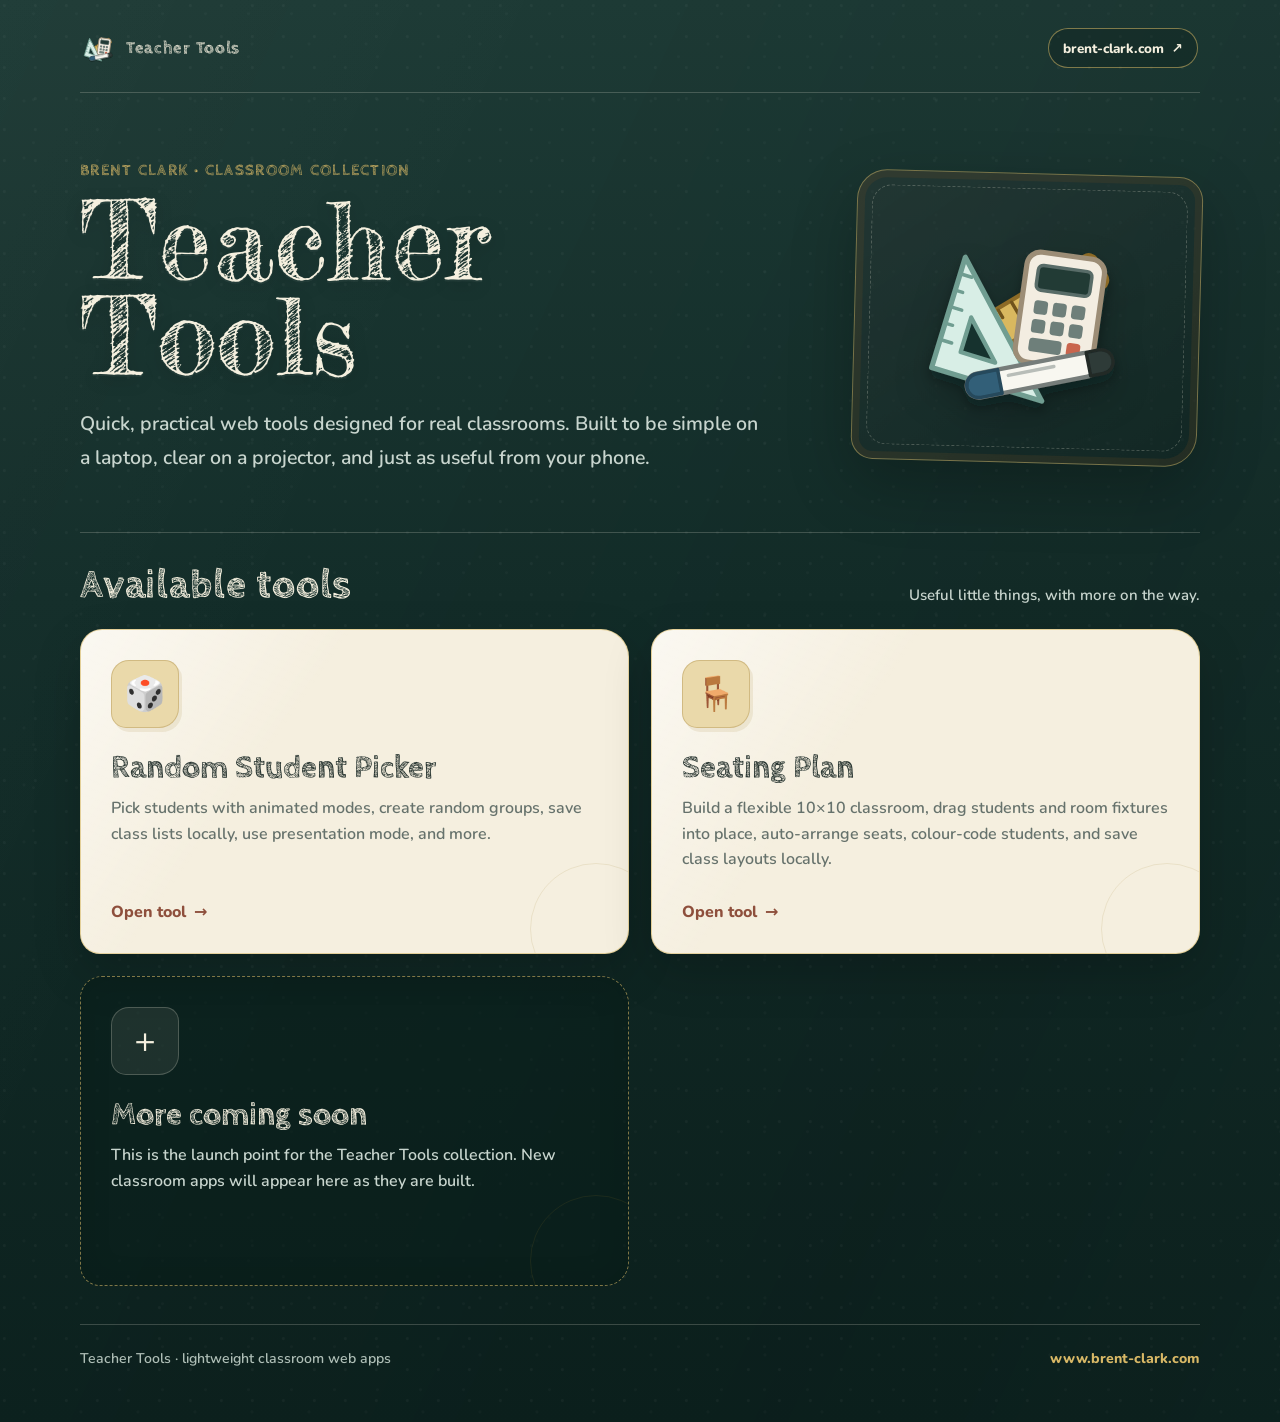
==== index.html @ e0bbc909 "Add Seating Plan to Teacher Tools homepage" ====
<!doctype html>
<html lang="en">
<head>
  <meta charset="utf-8">
  <meta name="viewport" content="width=device-width, initial-scale=1">
  <meta name="theme-color" content="#132d29">
  <meta name="description" content="A growing collection of lightweight classroom tools for teachers.">
  <title>Teacher Tools</title>

  <link rel="icon" href="assets/teacher-tools-icon.svg" type="image/svg+xml">
  <link rel="preconnect" href="https://fonts.googleapis.com">
  <link rel="preconnect" href="https://fonts.gstatic.com" crossorigin>
  <link href="https://fonts.googleapis.com/css2?family=Cabin+Sketch:wght@400;700&family=Fredericka+the+Great&family=Nunito:wght@400;600;700;800&display=swap" rel="stylesheet">
  <link rel="stylesheet" href="assets/css/teacher-tools.css">

  <style>
    :root {
      --board:#132d29;
      --board-deep:#0c211e;
      --board-mid:#1d3a35;
      --chalk:#f5f0df;
      --chalk-muted:#c8d5ce;
      --gold:#d8b866;
      --gold-deep:#9b792c;
      --paper:#f5efdf;
      --paper-ink:#26332f;
      --paper-muted:#66726c;
      --terracotta:#bf694d;
      --line:rgba(245,240,223,.2);
      --heading-font:"Fredericka the Great", Georgia, serif;
      --display-font:"Cabin Sketch", "Trebuchet MS", sans-serif;
      --body-font:"Nunito", ui-sans-serif, system-ui, sans-serif;
    }

    * { box-sizing:border-box; }

    html { background:var(--board-deep); }

    body {
      min-height:100vh;
      margin:0;
      color:var(--chalk);
      font-family:var(--body-font);
      background:
        radial-gradient(circle at 14% 18%, rgba(255,255,255,.035) 0 1px, transparent 2px),
        radial-gradient(circle at 78% 32%, rgba(255,255,255,.025) 0 1px, transparent 2px),
        radial-gradient(circle at 42% 77%, rgba(255,255,255,.025) 0 1px, transparent 2px),
        linear-gradient(115deg, rgba(255,255,255,.018), transparent 30%, rgba(0,0,0,.08) 74%, transparent),
        linear-gradient(180deg, var(--board-mid) 0%, var(--board) 42%, var(--board-deep) 100%);
      background-size:31px 31px, 43px 43px, 57px 57px, auto, auto;
    }

    a { color:inherit; }

    .shell {
      width:min(1120px, calc(100% - 34px));
      margin:0 auto;
      padding:28px 0 54px;
    }

    .topbar {
      display:flex;
      align-items:center;
      justify-content:space-between;
      gap:18px;
      padding:0 2px 24px;
      border-bottom:1px solid var(--line);
    }

    .mini-brand {
      display:inline-flex;
      align-items:center;
      gap:10px;
      font-family:var(--display-font);
      font-size:1.08rem;
      font-weight:700;
      letter-spacing:.04em;
    }

    .mini-brand img {
      width:34px;
      height:34px;
      object-fit:contain;
    }

    .site-link {
      display:inline-flex;
      align-items:center;
      gap:8px;
      min-height:40px;
      padding:0 14px;
      border:1px solid rgba(216,184,102,.55);
      border-radius:999px;
      color:var(--chalk);
      font-size:.84rem;
      font-weight:800;
      text-decoration:none;
      background:rgba(6,20,17,.22);
      transition:transform .18s ease, background .18s ease, border-color .18s ease;
    }

    .site-link:hover {
      transform:translateY(-2px);
      border-color:var(--gold);
      background:rgba(216,184,102,.1);
    }

    .hero {
      display:grid;
      grid-template-columns:minmax(0,1.35fr) minmax(250px,.65fr);
      gap:54px;
      align-items:center;
      padding:68px 0 58px;
    }

    .eyebrow {
      margin:0 0 12px;
      color:var(--gold);
      font-family:var(--display-font);
      font-size:1rem;
      font-weight:700;
      letter-spacing:.08em;
      text-transform:uppercase;
    }

    h1 {
      margin:0 0 22px;
      color:var(--chalk);
      font-family:var(--heading-font);
      font-size:clamp(3.4rem, 9vw, 6.7rem);
      font-weight:400;
      line-height:.9;
      letter-spacing:.01em;
      text-shadow:0 2px 0 rgba(255,255,255,.05), 0 5px 18px rgba(0,0,0,.18);
    }

    .lead {
      max-width:690px;
      margin:0;
      color:var(--chalk-muted);
      font-size:clamp(1.02rem, 2vw, 1.22rem);
      line-height:1.72;
      font-weight:600;
    }

    .hero-mark {
      position:relative;
      min-height:270px;
      display:grid;
      place-items:center;
      padding:34px;
      border:1px solid rgba(216,184,102,.5);
      border-radius:30px 24px 32px 22px;
      background:
        linear-gradient(145deg, rgba(255,255,255,.07), rgba(255,255,255,.015)),
        rgba(8,26,22,.42);
      box-shadow:0 24px 65px rgba(0,0,0,.24), inset 0 0 0 7px rgba(117,78,35,.18);
      transform:rotate(1.5deg);
    }

    .hero-mark::before {
      content:"";
      position:absolute;
      inset:14px;
      border:1px dashed rgba(245,240,223,.24);
      border-radius:20px;
      pointer-events:none;
    }

    .hero-mark img {
      position:relative;
      width:min(100%, 220px);
      height:auto;
      filter:drop-shadow(0 16px 18px rgba(0,0,0,.2));
      transform:rotate(-1.5deg);
    }

    .section-title {
      display:flex;
      justify-content:space-between;
      align-items:flex-end;
      gap:26px;
      margin:0 0 20px;
      padding-top:28px;
      border-top:1px solid var(--line);
    }

    .section-title h2 {
      margin:0;
      font-family:var(--display-font);
      font-size:clamp(1.85rem, 4vw, 2.55rem);
      letter-spacing:.02em;
    }

    .section-title p {
      margin:0 0 4px;
      color:var(--chalk-muted);
      font-size:.94rem;
      font-weight:600;
    }

    .tools {
      display:grid;
      grid-template-columns:repeat(2, minmax(0,1fr));
      gap:22px;
    }

    .tool-card {
      position:relative;
      overflow:hidden;
      display:flex;
      flex-direction:column;
      min-height:310px;
      padding:30px;
      border:1px solid rgba(216,184,102,.58);
      border-radius:22px 28px 24px 20px;
      color:var(--paper-ink);
      text-decoration:none;
      background:
        linear-gradient(125deg, rgba(255,255,255,.58), transparent 35%),
        var(--paper);
      box-shadow:0 18px 48px rgba(0,0,0,.18);
      transition:transform .2s ease, box-shadow .2s ease, border-color .2s ease;
    }

    a.tool-card:hover {
      transform:translateY(-5px) rotate(-.2deg);
      border-color:var(--gold);
      box-shadow:0 26px 58px rgba(0,0,0,.25);
    }

    .tool-card::after {
      content:"";
      position:absolute;
      inset:auto -34px -42px auto;
      width:130px;
      height:130px;
      border:1px solid rgba(155,121,44,.13);
      border-radius:50%;
    }

    .tool-icon {
      width:68px;
      height:68px;
      display:grid;
      place-items:center;
      margin-bottom:24px;
      border:1px solid rgba(155,121,44,.32);
      border-radius:18px 14px 20px 15px;
      background:#ead9aa;
      font-size:2.1rem;
      box-shadow:3px 4px 0 rgba(155,121,44,.12);
    }

    .tool-card h3 {
      margin:0 0 10px;
      font-family:var(--display-font);
      font-size:2rem;
      line-height:1.05;
    }

    .tool-card p {
      margin:0 0 28px;
      color:var(--paper-muted);
      line-height:1.62;
      font-weight:600;
    }

    .open {
      display:inline-flex;
      align-items:center;
      gap:8px;
      margin-top:auto;
      color:#8e4f3c;
      font-weight:800;
    }

    .coming {
      border-style:dashed;
      color:var(--chalk);
      background:rgba(10,31,27,.48);
      box-shadow:inset 0 0 32px rgba(0,0,0,.12);
    }

    .coming .tool-icon {
      color:var(--chalk);
      border-color:rgba(245,240,223,.22);
      background:rgba(245,240,223,.08);
      box-shadow:none;
    }

    .coming h3 { color:var(--chalk); }
    .coming p { color:var(--chalk-muted); }

    footer {
      display:flex;
      align-items:center;
      justify-content:space-between;
      gap:20px;
      margin-top:38px;
      padding-top:24px;
      border-top:1px solid var(--line);
      color:#aebeb6;
      font-size:.88rem;
      font-weight:600;
    }

    footer a {
      color:var(--gold);
      font-weight:800;
      text-decoration:none;
    }

    footer a:hover { text-decoration:underline; }

    @media (max-width:760px) {
      .shell { width:min(100% - 22px, 1120px); padding:18px 0 36px; }
      .topbar { padding-bottom:16px; }
      .mini-brand span { display:none; }
      .site-link { min-height:38px; padding:0 12px; font-size:.78rem; }
      .hero { grid-template-columns:1fr; gap:28px; padding:46px 0 38px; }
      .hero-mark { min-height:190px; padding:24px; transform:none; }
      .hero-mark img { width:170px; transform:none; }
      .section-title { align-items:flex-start; flex-direction:column; gap:6px; }
      .tools { grid-template-columns:1fr; }
      .tool-card { min-height:280px; padding:25px; }
      footer { align-items:flex-start; flex-direction:column; gap:8px; }
    }

    @media (prefers-reduced-motion:reduce) {
      * { scroll-behavior:auto !important; }
      .site-link, .tool-card { transition:none; }
    }
  </style>
</head>
<body>
  <main class="shell">
    <header class="topbar">
      <div class="mini-brand" aria-label="Teacher Tools">
        <img src="assets/teacher-tools-icon.svg" alt="">
        <span>Teacher Tools</span>
      </div>
      <a class="site-link" href="https://www.brent-clark.com/" rel="external">
        brent-clark.com <span aria-hidden="true">↗</span>
      </a>
    </header>

    <section class="hero">
      <div>
        <p class="eyebrow">Brent Clark · Classroom Collection</p>
        <h1>Teacher Tools</h1>
        <p class="lead">Quick, practical web tools designed for real classrooms. Built to be simple on a laptop, clear on a projector, and just as useful from your phone.</p>
      </div>
      <div class="hero-mark">
        <img src="assets/teacher-tools-icon.svg" alt="A ruler, set square, calculator and whiteboard marker arranged as a Teacher Tools kit">
      </div>
    </section>

    <section aria-labelledby="toolsHeading">
      <div class="section-title">
        <h2 id="toolsHeading">Available tools</h2>
        <p>Useful little things, with more on the way.</p>
      </div>

      <div class="tools">
        <a class="tool-card" href="tools/random-student-picker/">
          <div class="tool-icon" aria-hidden="true">🎲</div>
          <h3>Random Student Picker</h3>
          <p>Pick students with animated modes, create random groups, save class lists locally, use presentation mode, and more.</p>
          <span class="open">Open tool <span aria-hidden="true">→</span></span>
        </a>

        <a class="tool-card" href="tools/seating-plan/">
          <div class="tool-icon" aria-hidden="true">🪑</div>
          <h3>Seating Plan</h3>
          <p>Build a flexible 10×10 classroom, drag students and room fixtures into place, auto-arrange seats, colour-code students, and save class layouts locally.</p>
          <span class="open">Open tool <span aria-hidden="true">→</span></span>
        </a>

        <div class="tool-card coming" aria-label="More teacher tools coming soon">
          <div class="tool-icon" aria-hidden="true">＋</div>
          <h3>More coming soon</h3>
          <p>This is the launch point for the Teacher Tools collection. New classroom apps will appear here as they are built.</p>
        </div>
      </div>
    </section>

    <footer>
      <span>Teacher Tools · lightweight classroom web apps</span>
      <a href="https://www.brent-clark.com/" rel="external">www.brent-clark.com</a>
    </footer>
  </main>
</body>
</html>
---- assets/css/teacher-tools.css ----
:root {
  --tt-font: Inter, ui-sans-serif, system-ui, -apple-system, BlinkMacSystemFont, "Segoe UI", sans-serif;
  --tt-radius: 18px;
  --tt-radius-sm: 12px;
  --tt-shadow: 0 18px 50px rgba(15, 23, 42, .12);
}

* { box-sizing: border-box; }
html { color-scheme: light; }
body { margin: 0; font-family: var(--tt-font); }
button, input, textarea, select { font: inherit; }
button { cursor: pointer; }
button:disabled { cursor: not-allowed; opacity: .55; }
.visually-hidden {
  position: absolute !important;
  width: 1px !important;
  height: 1px !important;
  padding: 0 !important;
  margin: -1px !important;
  overflow: hidden !important;
  clip: rect(0, 0, 0, 0) !important;
  white-space: nowrap !important;
  border: 0 !important;
}

/* Shared Teacher Tools header navigation */
.header-nav-link {
  display: inline-flex;
  align-items: center;
  justify-content: center;
  min-height: 42px;
  padding: 0 12px;
  border: 1px solid #dfe5ef;
  border-radius: 12px;
  background: rgba(255,255,255,.94);
  color: #172033;
  font-size: .78rem;
  font-weight: 800;
  line-height: 1;
  text-decoration: none;
  white-space: nowrap;
}
.header-nav-link:hover {
  border-color: #5b4bdb;
  color: #4435bf;
}

/* A light active tab in dark mode must retain dark label text. */
html[data-theme="dark"] .workspace-tab.active {
  color: #172033 !important;
}
html[data-theme="dark"] .header-nav-link {
  border-color: #34405a;
  background: #1a2233;
  color: #eef1f7;
}
html[data-theme="dark"] .header-nav-link:hover {
  border-color: #8d7cff;
  color: #ffffff;
}

@media (max-width: 700px) {
  .header-nav-link {
    min-height: 38px;
    padding: 0 9px;
    font-size: .69rem;
  }
}

@media (max-width: 520px) {
  .top-actions {
    flex-wrap: wrap;
    justify-content: flex-end;
  }
  .header-nav-link {
    order: 2;
  }
}
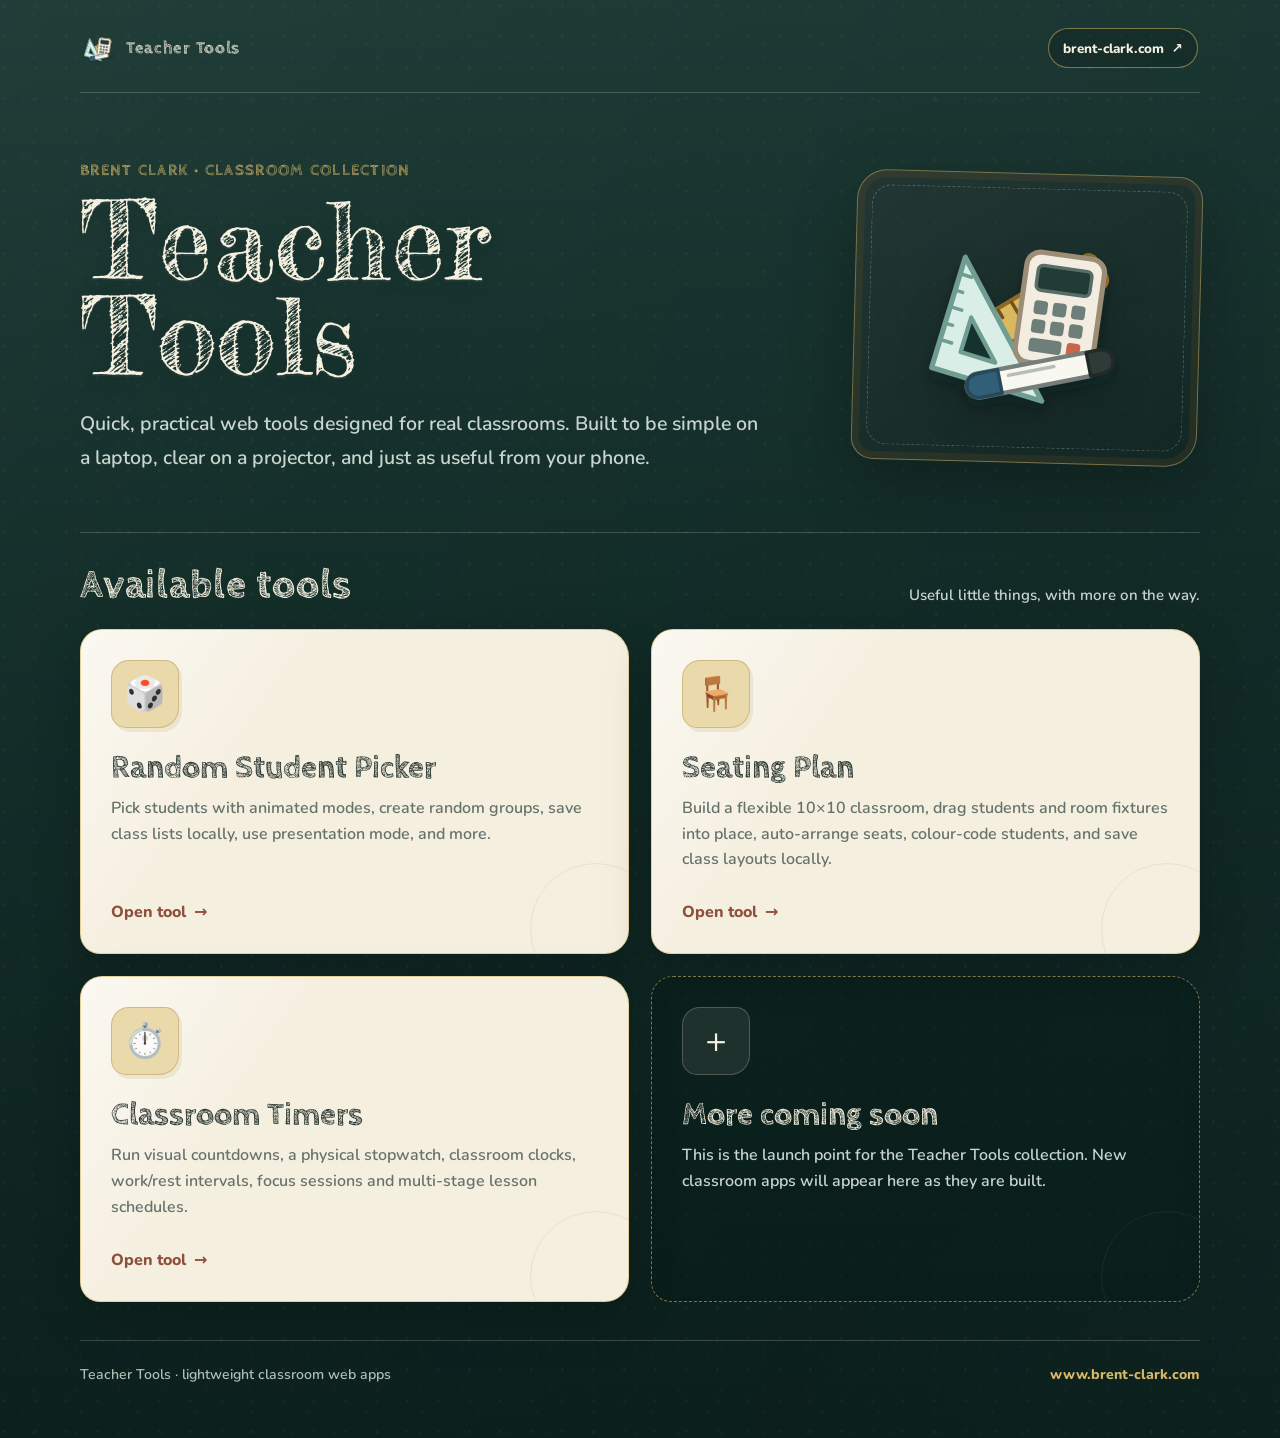
==== commit ca839cbf: "Add Classroom Timers to Teacher Tools" ====
--- a/index.html
+++ b/index.html
@@ -377,6 +377,13 @@
           <span class="open">Open tool <span aria-hidden="true">→</span></span>
         </a>
 
+        <a class="tool-card" href="tools/classroom-timers/">
+          <div class="tool-icon" aria-hidden="true">⏱️</div>
+          <h3>Classroom Timers</h3>
+          <p>Run visual countdowns, a physical stopwatch, classroom clocks, work/rest intervals, focus sessions and multi-stage lesson schedules.</p>
+          <span class="open">Open tool <span aria-hidden="true">→</span></span>
+        </a>
+
         <div class="tool-card coming" aria-label="More teacher tools coming soon">
           <div class="tool-icon" aria-hidden="true">＋</div>
           <h3>More coming soon</h3>
--- a/assets/css/teacher-tools.css
+++ b/assets/css/teacher-tools.css
@@ -59,6 +59,284 @@
   color: #ffffff;
 }
 
+/* Seating Plan: simple three-row Step 2 toolbar. */
+#planPanel .toolbars {
+  display: grid !important;
+  grid-template-columns: 1fr !important;
+  gap: 0 !important;
+  width: 100% !important;
+  min-width: 0 !important;
+  padding: 5px 12px !important;
+  border: 1px solid var(--line) !important;
+  border-radius: 14px !important;
+  background: var(--panel-soft) !important;
+  overflow: hidden !important;
+}
+
+#planPanel .toolbar-group {
+  width: 100% !important;
+  min-width: 0 !important;
+  min-height: 48px !important;
+  padding: 7px 0 !important;
+  gap: 8px !important;
+  border: 0 !important;
+  border-radius: 0 !important;
+  background: transparent !important;
+  align-items: center !important;
+  align-content: center !important;
+}
+
+#planPanel .toolbar-group + .toolbar-group {
+  border-top: 1px solid var(--line) !important;
+}
+
+#planPanel .toolbar-group .toolbar-label,
+#planPanel .toolbar-group .inline-number,
+#planPanel .toolbar-group .times-mark,
+#planPanel .toolbar-group select,
+#planPanel .toolbar-group input[type="number"],
+#planPanel .toolbar-group .soft-button,
+#planPanel .toolbar-group .primary-button {
+  font-family: "Nunito", ui-sans-serif, system-ui, sans-serif !important;
+}
+
+#planPanel .toolbar-group .toolbar-label {
+  grid-column: auto !important;
+  margin: 0 !important;
+  color: var(--muted) !important;
+  font-size: .78rem !important;
+  font-weight: 900 !important;
+  line-height: 1.1 !important;
+  white-space: nowrap !important;
+}
+
+#planPanel .toolbar-group .inline-number,
+#planPanel .toolbar-group .times-mark {
+  color: var(--muted) !important;
+  font-size: .78rem !important;
+  font-weight: 800 !important;
+  line-height: 1 !important;
+}
+
+#planPanel .toolbar-group select,
+#planPanel .toolbar-group input[type="number"],
+#planPanel .toolbar-group .soft-button,
+#planPanel .toolbar-group .primary-button {
+  min-height: 36px !important;
+  height: 36px !important;
+  min-width: 0 !important;
+  font-size: .82rem !important;
+  font-weight: 800 !important;
+  line-height: 1 !important;
+  border-radius: 10px !important;
+}
+
+#planPanel .toolbar-group select {
+  width: 100% !important;
+  padding: 0 30px 0 10px !important;
+}
+
+/* Keep native number spinners, but reserve enough room for two-digit values in every browser. */
+#planPanel input[type="number"] {
+  width: 66px !important;
+  min-width: 66px !important;
+  padding: 0 22px 0 10px !important;
+  text-align: left !important;
+  font-variant-numeric: tabular-nums;
+}
+
+#planPanel .inline-number {
+  grid-template-columns: auto 66px !important;
+}
+
+/* Row 1: arrangement */
+#planPanel .arrange-group {
+  display: grid !important;
+  grid-template-columns: 112px minmax(150px, 1fr) auto auto !important;
+}
+
+#planPanel .arrange-group .inline-number {
+  display: grid !important;
+  grid-template-columns: auto 66px !important;
+  align-items: center !important;
+  gap: 5px !important;
+  white-space: nowrap !important;
+}
+
+#planPanel .arrange-group .inline-number input {
+  width: 66px !important;
+  min-width: 66px !important;
+}
+
+#planPanel .arrange-group .primary-button {
+  padding: 0 14px !important;
+  white-space: nowrap !important;
+}
+
+/* Row 2: student grid */
+#planPanel .grid-size-group {
+  display: grid !important;
+  grid-template-columns: 112px auto auto auto auto !important;
+  justify-content: start !important;
+}
+
+#planPanel .grid-size-group .inline-number {
+  display: grid !important;
+  grid-template-columns: auto 66px !important;
+  align-items: center !important;
+  gap: 5px !important;
+  white-space: nowrap !important;
+}
+
+#planPanel .grid-size-group .inline-number input {
+  width: 66px !important;
+  min-width: 66px !important;
+}
+
+#planPanel .grid-size-group .times-mark {
+  padding: 0 2px !important;
+  align-self: center !important;
+}
+
+#planPanel .grid-size-group .soft-button {
+  padding: 0 12px !important;
+  white-space: nowrap !important;
+}
+
+/* Row 3: colours */
+#planPanel .colour-group {
+  display: grid !important;
+  grid-template-columns: 112px minmax(180px, 1fr) 38px auto !important;
+}
+
+#planPanel .colour-group .colour-input {
+  width: 38px !important;
+  height: 36px !important;
+  min-width: 38px !important;
+  border-radius: 9px !important;
+}
+
+#planPanel .colour-group .soft-button {
+  padding: 0 13px !important;
+  white-space: nowrap !important;
+}
+
+/* Room items should never force the page wider. */
+#planPanel .room-tools {
+  min-width: 0 !important;
+  margin-top: 8px !important;
+  padding: 8px 10px !important;
+}
+
+#planPanel .room-tool-copy strong,
+#planPanel .room-tool-copy span,
+#planPanel .room-tool-buttons button {
+  font-family: "Nunito", ui-sans-serif, system-ui, sans-serif !important;
+}
+
+#planPanel .room-tool-copy strong {
+  font-size: .82rem !important;
+  font-weight: 900 !important;
+}
+
+#planPanel .room-tool-copy span {
+  font-size: .72rem !important;
+}
+
+#planPanel .room-tool-buttons {
+  min-width: 0 !important;
+  flex-wrap: wrap !important;
+}
+
+#planPanel .room-tool-buttons button {
+  min-height: 34px !important;
+  font-size: .74rem !important;
+}
+
+/* On narrower screens each toolbar row becomes a tidy two-line block. */
+@media (max-width: 760px) {
+  #planPanel .toolbars {
+    padding: 5px 9px !important;
+  }
+
+  #planPanel .arrange-group,
+  #planPanel .grid-size-group,
+  #planPanel .colour-group {
+    grid-template-columns: 1fr auto !important;
+    gap: 7px !important;
+  }
+
+  #planPanel .toolbar-group .toolbar-label {
+    grid-column: 1 / -1 !important;
+  }
+
+  #planPanel .arrange-group select,
+  #planPanel .colour-group select {
+    grid-column: 1 !important;
+  }
+
+  #planPanel .arrange-group .inline-number {
+    grid-column: 1 !important;
+    justify-self: start !important;
+  }
+
+  #planPanel .arrange-group .primary-button {
+    grid-column: 2 !important;
+    grid-row: 2 !important;
+  }
+
+  #planPanel .grid-size-group {
+    grid-template-columns: auto auto auto auto !important;
+  }
+
+  #planPanel .grid-size-group .toolbar-label {
+    grid-column: 1 / -1 !important;
+  }
+
+  #planPanel .colour-group {
+    grid-template-columns: minmax(0,1fr) 38px auto !important;
+  }
+
+  #planPanel .colour-group .toolbar-label {
+    grid-column: 1 / -1 !important;
+  }
+}
+
+@media (max-width: 520px) {
+  .top-actions {
+    flex-wrap: wrap;
+    justify-content: flex-end;
+  }
+  .header-nav-link {
+    order: 2;
+  }
+
+  #planPanel .arrange-group {
+    grid-template-columns: 1fr auto !important;
+  }
+
+  #planPanel .arrange-group .inline-number {
+    grid-column: 1 / -1 !important;
+  }
+
+  #planPanel .arrange-group .primary-button {
+    grid-column: 2 !important;
+    grid-row: 2 !important;
+  }
+
+  #planPanel .grid-size-group {
+    grid-template-columns: 1fr auto 1fr !important;
+  }
+
+  #planPanel .grid-size-group .soft-button {
+    grid-column: 1 / -1 !important;
+  }
+
+  #planPanel .colour-group {
+    grid-template-columns: minmax(0,1fr) 38px auto !important;
+  }
+}
+
 @media (max-width: 700px) {
   .header-nav-link {
     min-height: 38px;
@@ -66,13 +344,3 @@
     font-size: .69rem;
   }
 }
-
-@media (max-width: 520px) {
-  .top-actions {
-    flex-wrap: wrap;
-    justify-content: flex-end;
-  }
-  .header-nav-link {
-    order: 2;
-  }
-}
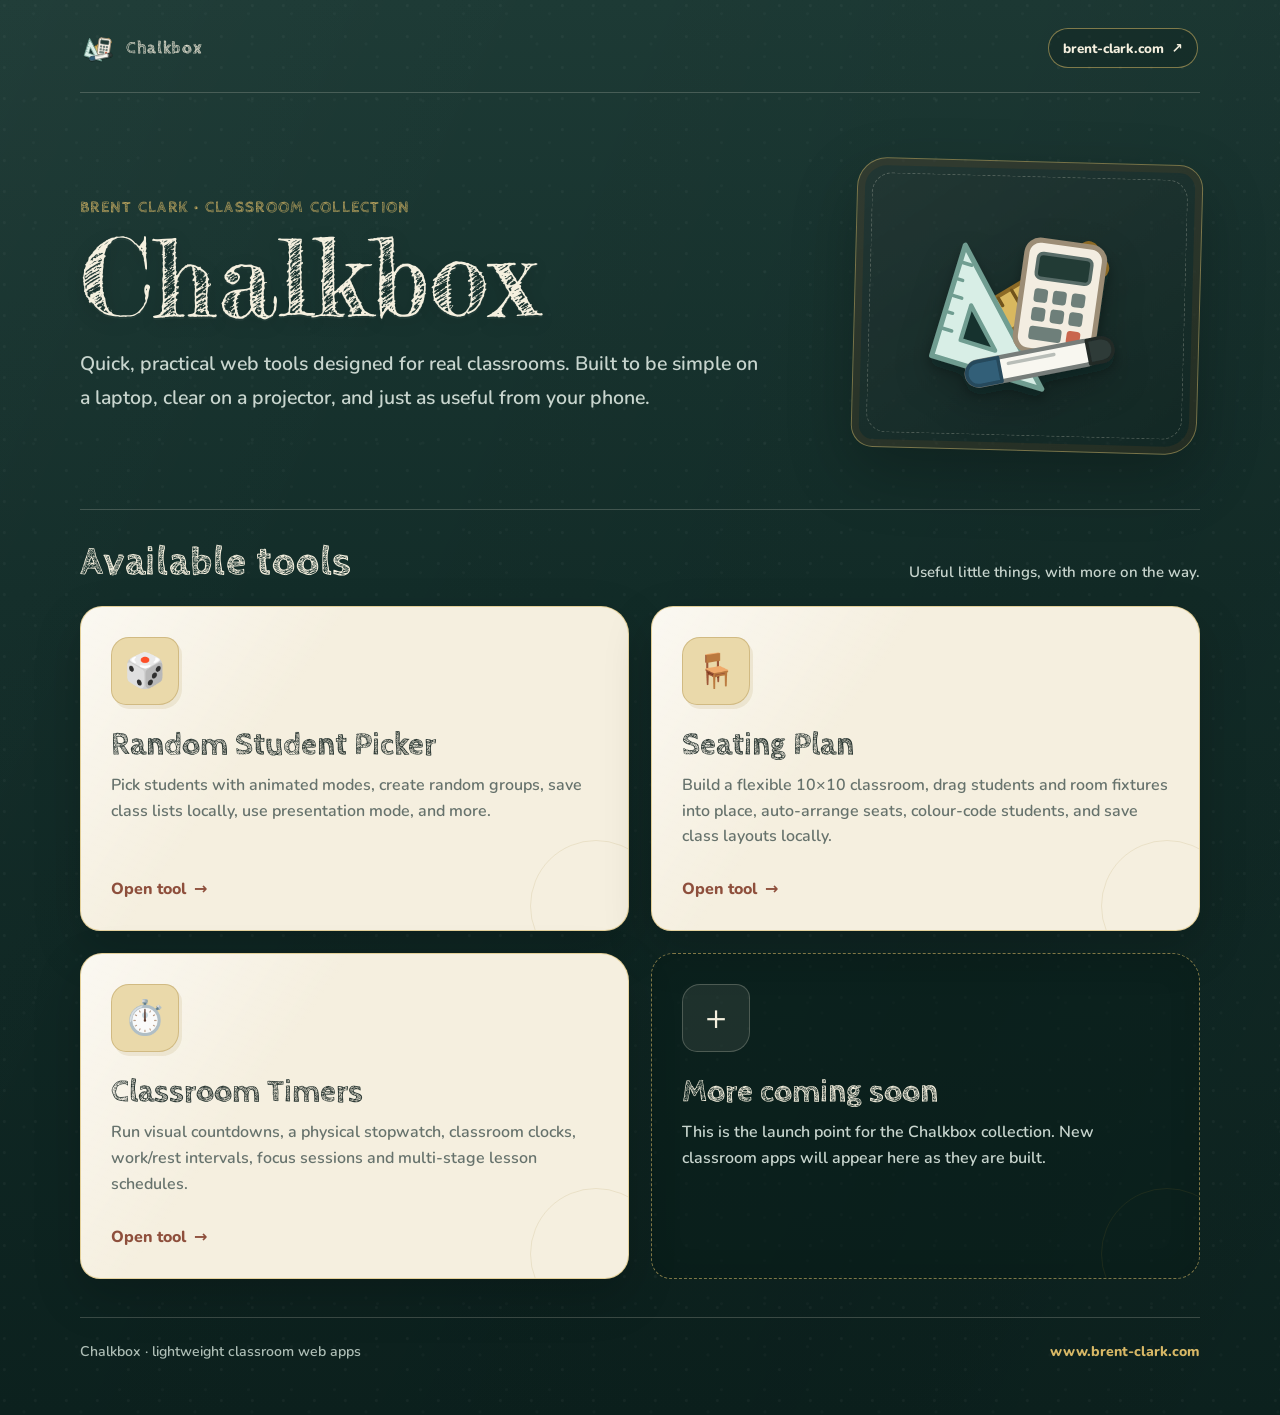
==== commit 88ce55c9: "Rebrand homepage as Chalkbox" ====
--- a/index.html
+++ b/index.html
@@ -4,10 +4,11 @@
   <meta charset="utf-8">
   <meta name="viewport" content="width=device-width, initial-scale=1">
   <meta name="theme-color" content="#132d29">
-  <meta name="description" content="A growing collection of lightweight classroom tools for teachers.">
-  <title>Teacher Tools</title>
-
-  <link rel="icon" href="assets/teacher-tools-icon.svg" type="image/svg+xml">
+  <meta name="description" content="Chalkbox is a growing collection of lightweight classroom tools for teachers.">
+  <title>Chalkbox</title>
+
+  <link rel="icon" href="./favicon.svg?v=5" type="image/svg+xml" sizes="any">
+  <link rel="shortcut icon" href="./favicon.svg?v=5" type="image/svg+xml">
   <link rel="preconnect" href="https://fonts.googleapis.com">
   <link rel="preconnect" href="https://fonts.gstatic.com" crossorigin>
   <link href="https://fonts.googleapis.com/css2?family=Cabin+Sketch:wght@400;700&family=Fredericka+the+Great&family=Nunito:wght@400;600;700;800&display=swap" rel="stylesheet">
@@ -336,9 +337,9 @@
 <body>
   <main class="shell">
     <header class="topbar">
-      <div class="mini-brand" aria-label="Teacher Tools">
+      <div class="mini-brand" aria-label="Chalkbox">
         <img src="assets/teacher-tools-icon.svg" alt="">
-        <span>Teacher Tools</span>
+        <span>Chalkbox</span>
       </div>
       <a class="site-link" href="https://www.brent-clark.com/" rel="external">
         brent-clark.com <span aria-hidden="true">↗</span>
@@ -348,11 +349,11 @@
     <section class="hero">
       <div>
         <p class="eyebrow">Brent Clark · Classroom Collection</p>
-        <h1>Teacher Tools</h1>
+        <h1>Chalkbox</h1>
         <p class="lead">Quick, practical web tools designed for real classrooms. Built to be simple on a laptop, clear on a projector, and just as useful from your phone.</p>
       </div>
       <div class="hero-mark">
-        <img src="assets/teacher-tools-icon.svg" alt="A ruler, set square, calculator and whiteboard marker arranged as a Teacher Tools kit">
+        <img src="assets/teacher-tools-icon.svg" alt="A ruler, set square, calculator and whiteboard marker arranged as a Chalkbox kit">
       </div>
     </section>
 
@@ -384,16 +385,16 @@
           <span class="open">Open tool <span aria-hidden="true">→</span></span>
         </a>
 
-        <div class="tool-card coming" aria-label="More teacher tools coming soon">
+        <div class="tool-card coming" aria-label="More Chalkbox tools coming soon">
           <div class="tool-icon" aria-hidden="true">＋</div>
           <h3>More coming soon</h3>
-          <p>This is the launch point for the Teacher Tools collection. New classroom apps will appear here as they are built.</p>
+          <p>This is the launch point for the Chalkbox collection. New classroom apps will appear here as they are built.</p>
         </div>
       </div>
     </section>
 
     <footer>
-      <span>Teacher Tools · lightweight classroom web apps</span>
+      <span>Chalkbox · lightweight classroom web apps</span>
       <a href="https://www.brent-clark.com/" rel="external">www.brent-clark.com</a>
     </footer>
   </main>
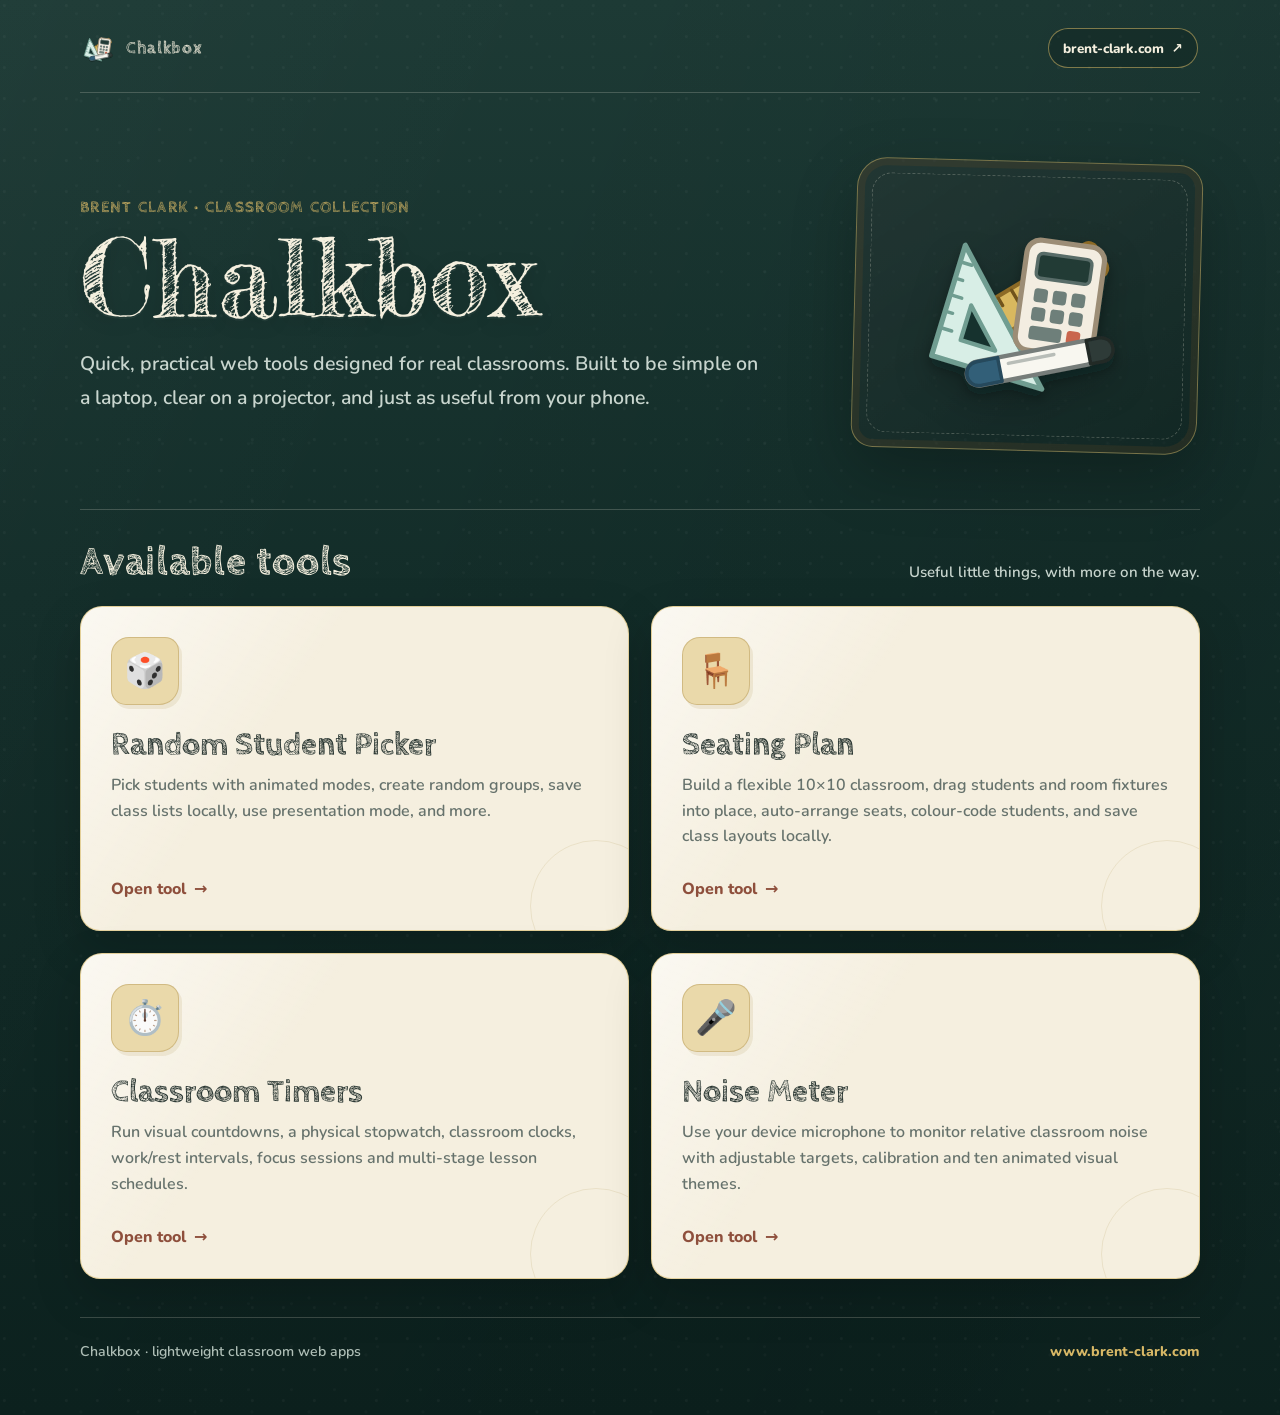
==== commit fc5fef96: "Add Noise Meter to Chalkbox home page" ====
--- a/index.html
+++ b/index.html
@@ -276,23 +276,6 @@
       font-weight:800;
     }
 
-    .coming {
-      border-style:dashed;
-      color:var(--chalk);
-      background:rgba(10,31,27,.48);
-      box-shadow:inset 0 0 32px rgba(0,0,0,.12);
-    }
-
-    .coming .tool-icon {
-      color:var(--chalk);
-      border-color:rgba(245,240,223,.22);
-      background:rgba(245,240,223,.08);
-      box-shadow:none;
-    }
-
-    .coming h3 { color:var(--chalk); }
-    .coming p { color:var(--chalk-muted); }
-
     footer {
       display:flex;
       align-items:center;
@@ -385,11 +368,12 @@
           <span class="open">Open tool <span aria-hidden="true">→</span></span>
         </a>
 
-        <div class="tool-card coming" aria-label="More Chalkbox tools coming soon">
-          <div class="tool-icon" aria-hidden="true">＋</div>
-          <h3>More coming soon</h3>
-          <p>This is the launch point for the Chalkbox collection. New classroom apps will appear here as they are built.</p>
-        </div>
+        <a class="tool-card" href="tools/noise-meter/">
+          <div class="tool-icon" aria-hidden="true">🎤</div>
+          <h3>Noise Meter</h3>
+          <p>Use your device microphone to monitor relative classroom noise with adjustable targets, calibration and ten animated visual themes.</p>
+          <span class="open">Open tool <span aria-hidden="true">→</span></span>
+        </a>
       </div>
     </section>
 
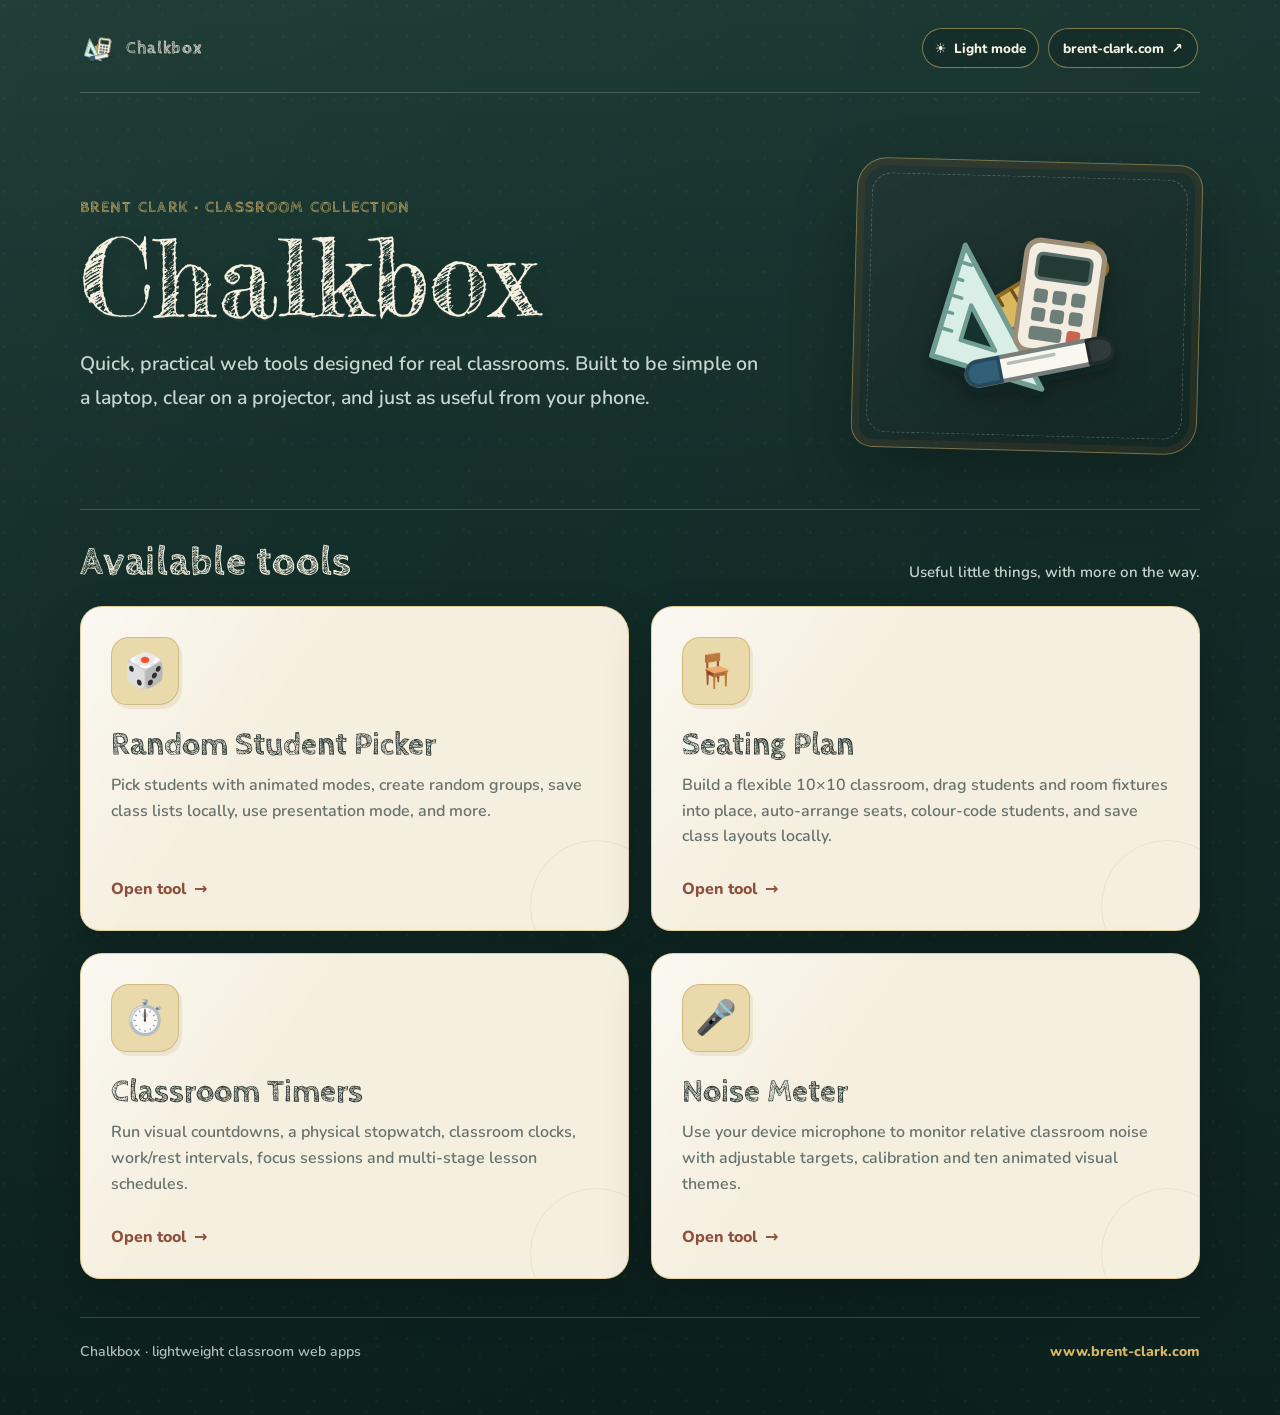
==== commit 416ac6b0: "Add shared dark and light mode toggle to Chalkbox home" ====
--- a/index.html
+++ b/index.html
@@ -316,6 +316,7 @@
       .site-link, .tool-card { transition:none; }
     }
   </style>
+  <link rel="stylesheet" href="assets/css/site-colour-mode.css">
 </head>
 <body>
   <main class="shell">
@@ -324,9 +325,14 @@
         <img src="assets/teacher-tools-icon.svg" alt="">
         <span>Chalkbox</span>
       </div>
-      <a class="site-link" href="https://www.brent-clark.com/" rel="external">
-        brent-clark.com <span aria-hidden="true">↗</span>
-      </a>
+      <div class="site-theme-actions">
+        <button class="site-theme-toggle" type="button" data-site-theme-toggle aria-label="Switch to light mode" title="Switch to light mode">
+          <span data-theme-icon aria-hidden="true">☀</span><span class="site-theme-label" data-theme-label>Light mode</span>
+        </button>
+        <a class="site-link" href="https://www.brent-clark.com/" rel="external">
+          brent-clark.com <span aria-hidden="true">↗</span>
+        </a>
+      </div>
     </header>
 
     <section class="hero">
@@ -382,5 +388,6 @@
       <a href="https://www.brent-clark.com/" rel="external">www.brent-clark.com</a>
     </footer>
   </main>
+  <script src="assets/js/site-colour-mode.js"></script>
 </body>
 </html>
--- a/assets/css/site-colour-mode.css
+++ b/assets/css/site-colour-mode.css
@@ -0,0 +1,8 @@
+/* Shared Chalkbox light/dark preference. Pages opt in with body[data-colour-mode]. */
+.site-theme-toggle{display:inline-flex;align-items:center;gap:7px;min-height:40px;padding:0 12px;border:1px solid rgba(216,184,102,.55);border-radius:999px;color:var(--chalk,#f5f0df);font:800 .84rem var(--body-font,"Nunito",sans-serif);background:rgba(6,20,17,.22);cursor:pointer;transition:transform .18s ease,background .18s ease,border-color .18s ease}.site-theme-toggle:hover{transform:translateY(-2px);border-color:var(--gold,#d8b866);background:rgba(216,184,102,.1)}.site-theme-actions{display:flex;align-items:center;gap:9px}
+body[data-colour-mode="light"]{--board:#e5eee8;--board-deep:#cfddd5;--board-mid:#f0f5f1;--chalk:#263832;--chalk-muted:#5d6f68;--line:rgba(38,56,50,.17);color:var(--chalk);background:radial-gradient(circle at 14% 18%,rgba(19,45,41,.05) 0 1px,transparent 2px),radial-gradient(circle at 78% 32%,rgba(19,45,41,.04) 0 1px,transparent 2px),radial-gradient(circle at 42% 77%,rgba(19,45,41,.035) 0 1px,transparent 2px),linear-gradient(180deg,#f3f7f4 0%,#e5eee8 48%,#d3e0d8 100%);background-size:31px 31px,43px 43px,57px 57px,auto}
+body[data-colour-mode="light"] .site-link,body[data-colour-mode="light"] .site-theme-toggle{color:#263832;background:rgba(255,255,255,.62);border-color:rgba(155,121,44,.42)}
+body[data-colour-mode="light"] .hero-mark{background:linear-gradient(145deg,rgba(255,255,255,.72),rgba(255,255,255,.2)),rgba(210,225,216,.74);box-shadow:0 24px 65px rgba(51,72,64,.14),inset 0 0 0 7px rgba(155,121,44,.08)}
+body[data-colour-mode="light"] .hero-mark::before{border-color:rgba(38,56,50,.18)}
+body[data-colour-mode="light"] footer{color:#62736c}
+@media(max-width:760px){.site-theme-actions{gap:6px}.site-theme-toggle{min-height:38px;padding:0 10px}.site-theme-toggle .site-theme-label{display:none}}
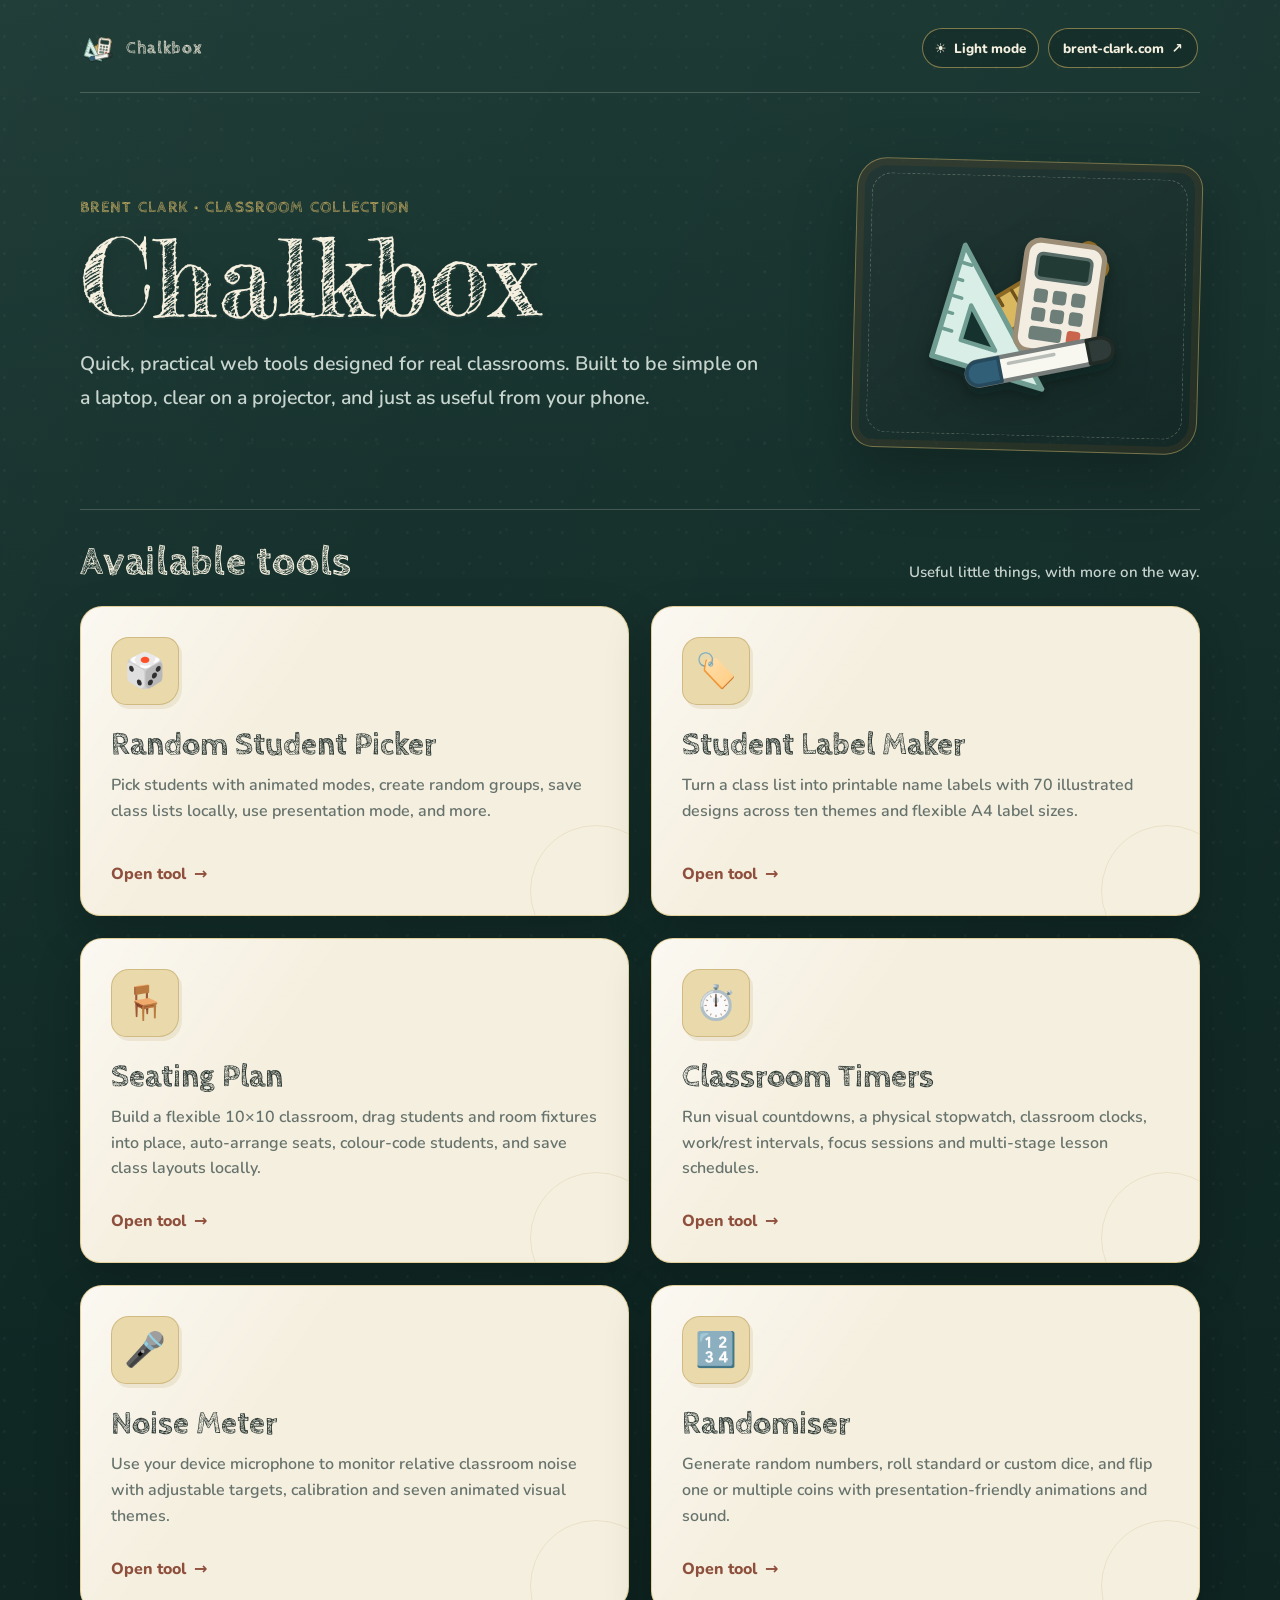
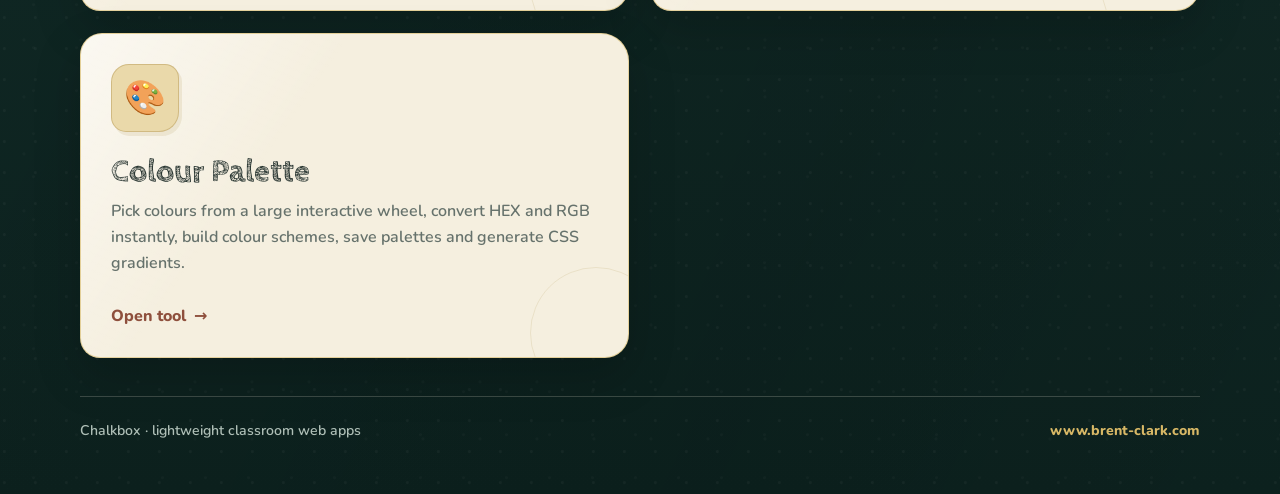
==== commit 3632ca97: "Add illustrated student label maker" ====
--- a/index.html
+++ b/index.html
@@ -360,6 +360,13 @@
           <span class="open">Open tool <span aria-hidden="true">→</span></span>
         </a>
 
+        <a class="tool-card" href="tools/label-maker/">
+          <div class="tool-icon" aria-hidden="true">🏷️</div>
+          <h3>Student Label Maker</h3>
+          <p>Turn a class list into printable name labels with 70 illustrated designs across ten themes and flexible A4 label sizes.</p>
+          <span class="open">Open tool <span aria-hidden="true">→</span></span>
+        </a>
+
         <a class="tool-card" href="tools/seating-plan/">
           <div class="tool-icon" aria-hidden="true">🪑</div>
           <h3>Seating Plan</h3>
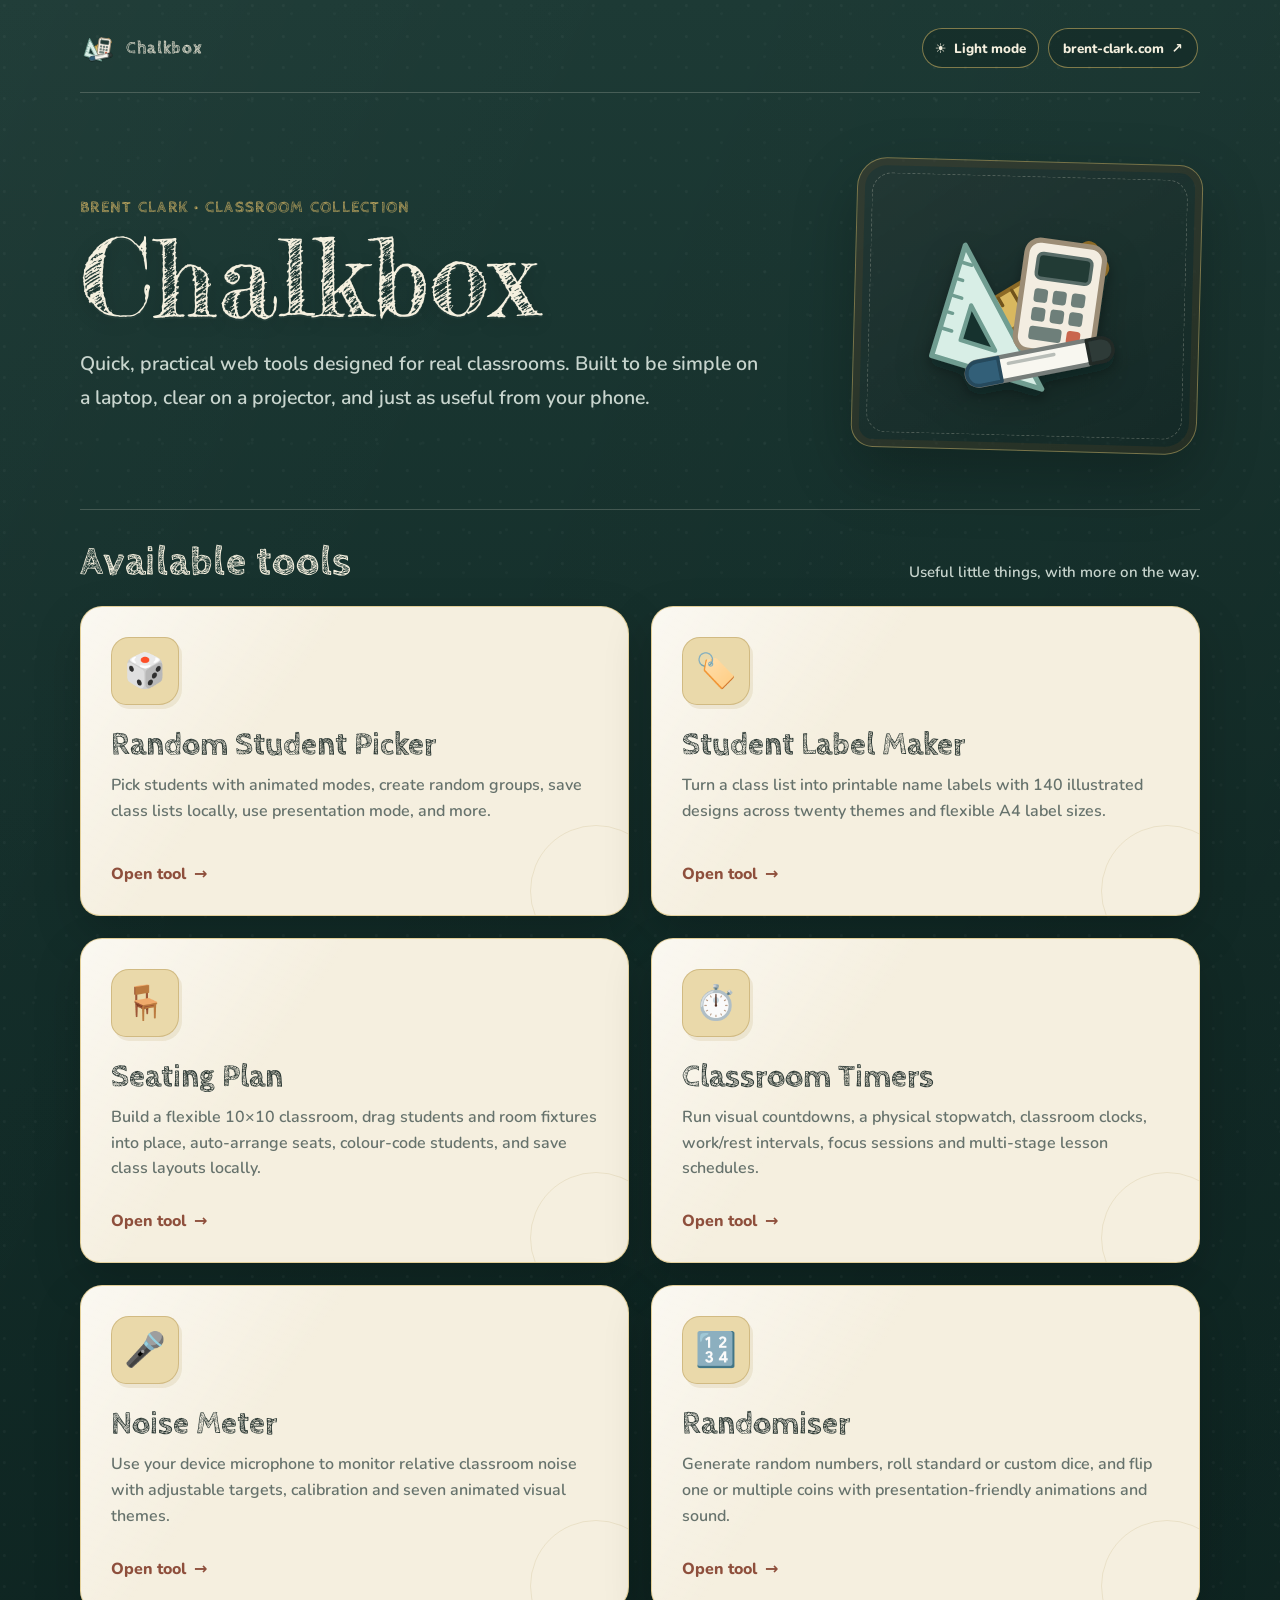
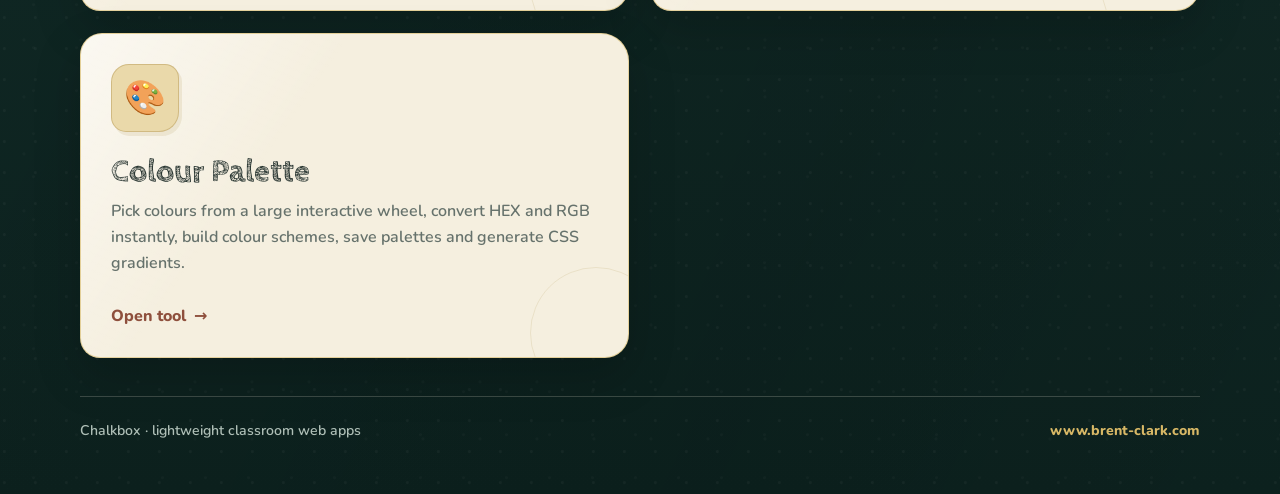
==== commit d9c551da: "Add ten new label maker themes" ====
--- a/index.html
+++ b/index.html
@@ -363,7 +363,7 @@
         <a class="tool-card" href="tools/label-maker/">
           <div class="tool-icon" aria-hidden="true">🏷️</div>
           <h3>Student Label Maker</h3>
-          <p>Turn a class list into printable name labels with 70 illustrated designs across ten themes and flexible A4 label sizes.</p>
+          <p>Turn a class list into printable name labels with 140 illustrated designs across twenty themes and flexible A4 label sizes.</p>
           <span class="open">Open tool <span aria-hidden="true">→</span></span>
         </a>
 
